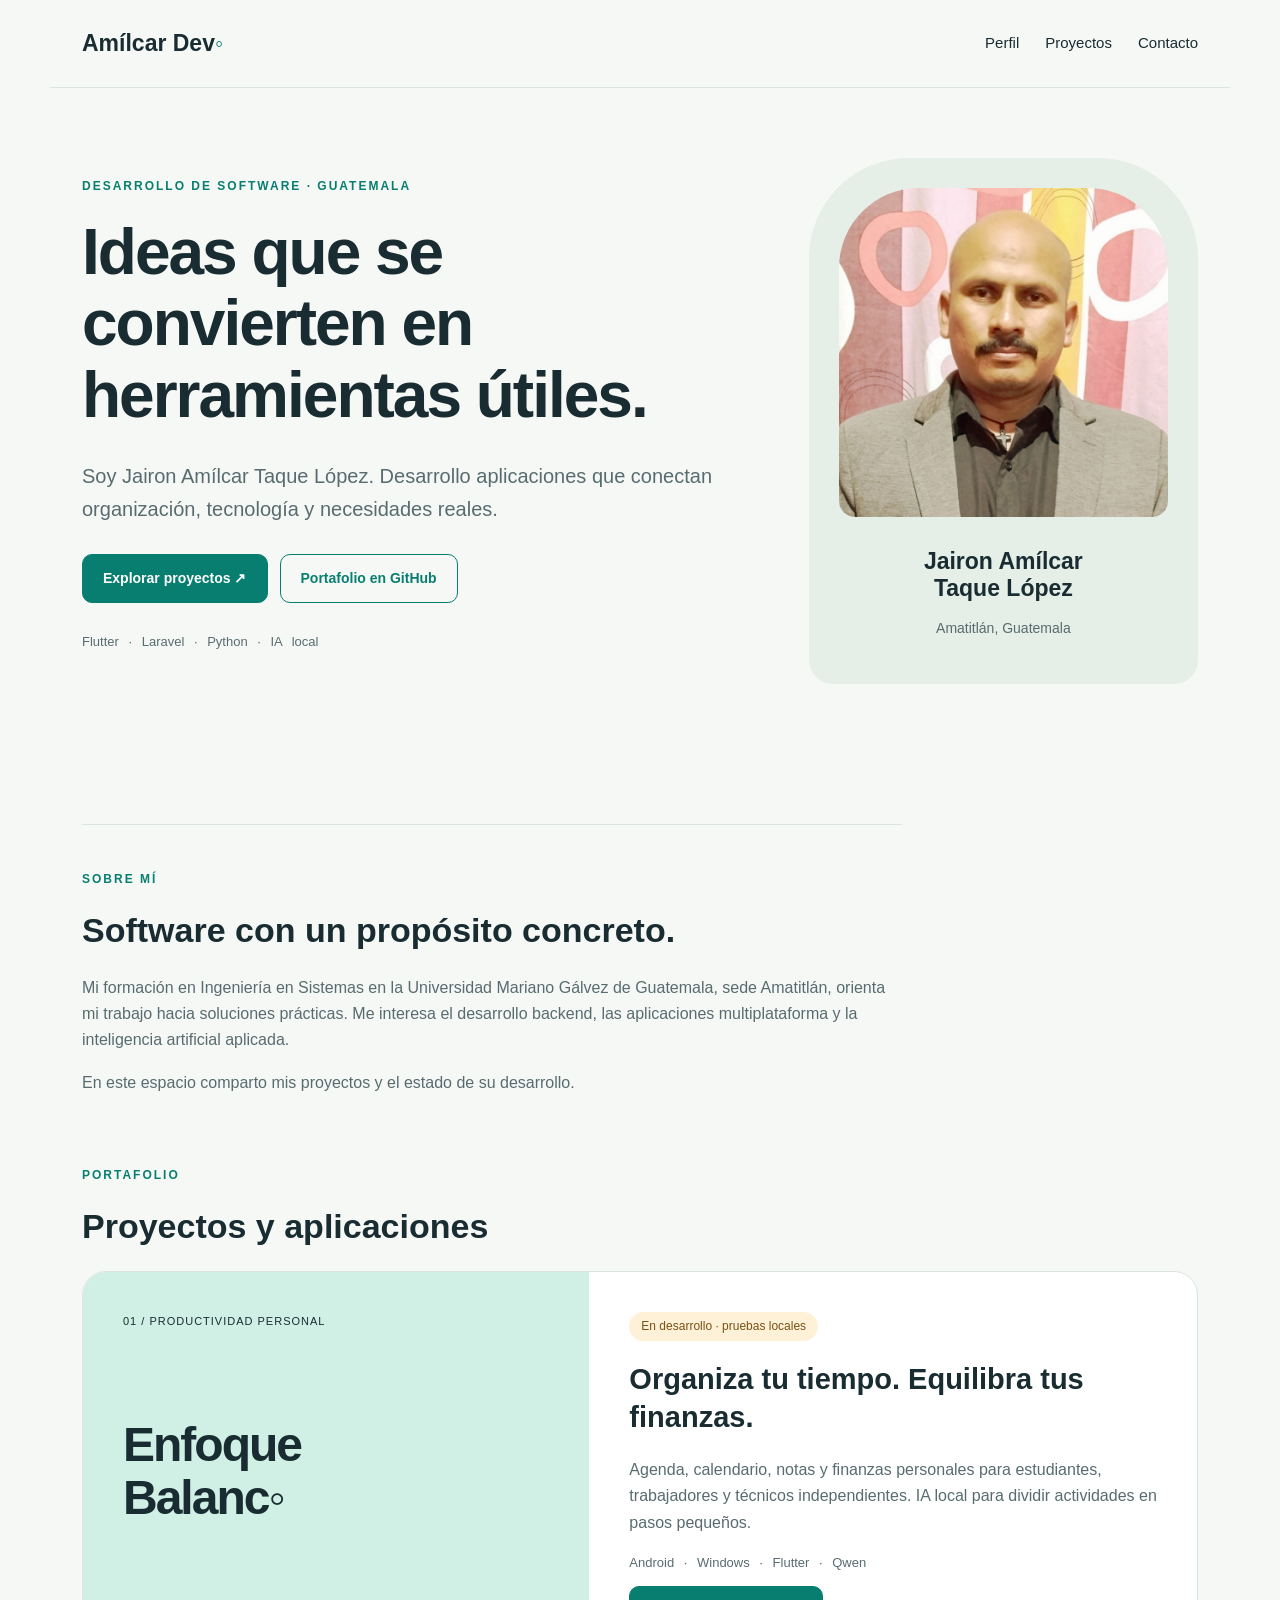
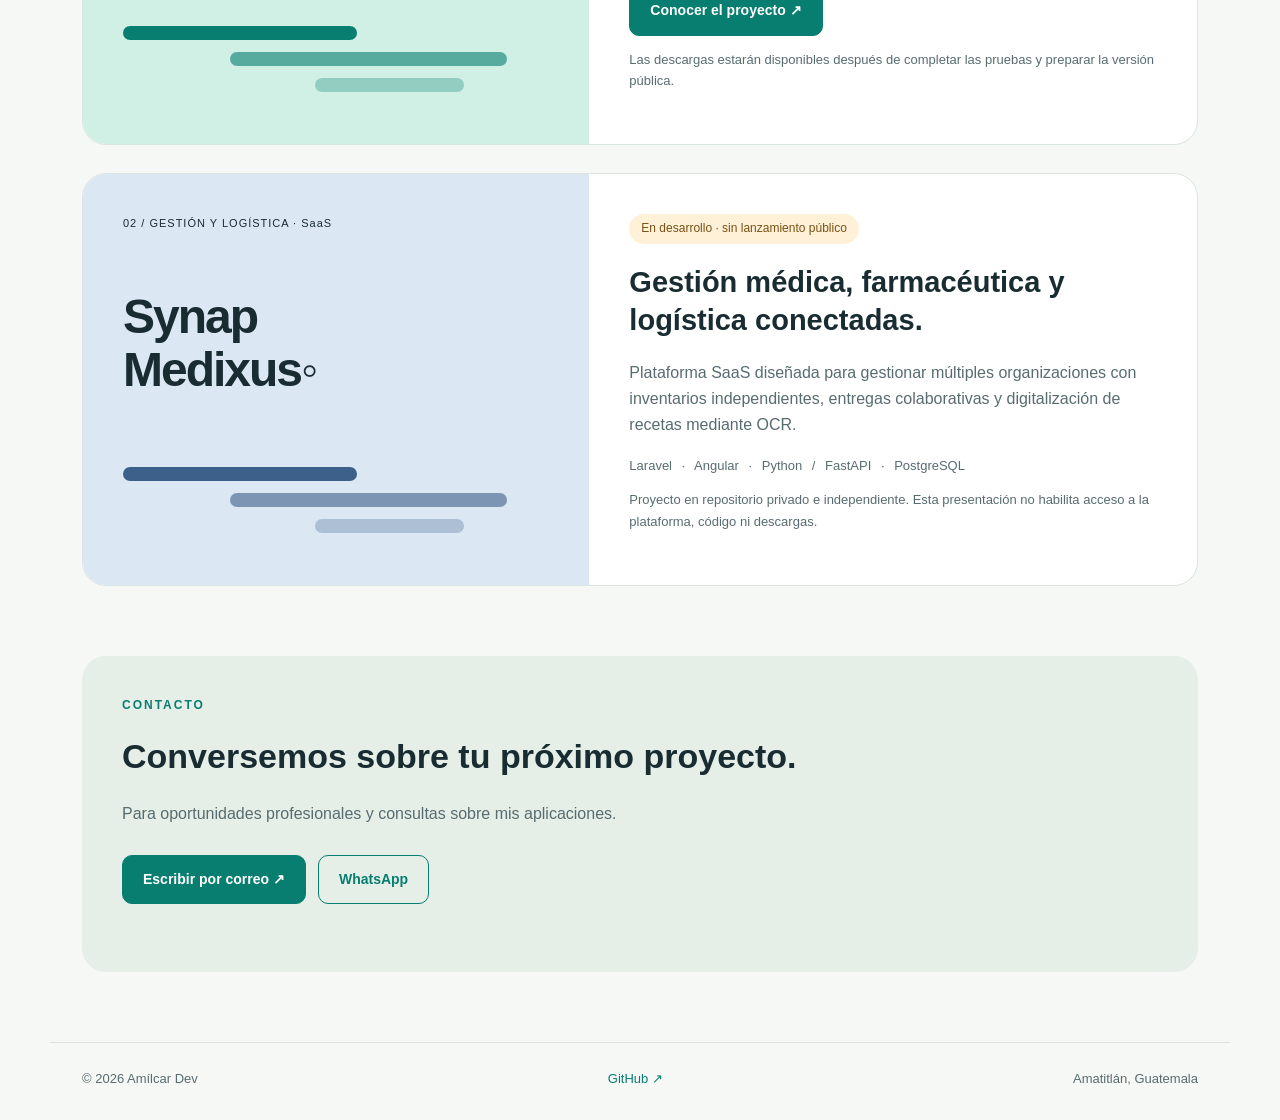
==== docs/index.html @ 15be5a28 "Publish professional website through portfolio GitHub Pages" ====
<!doctype html><html lang="es"><head><meta charset="utf-8"><meta name="viewport" content="width=device-width,initial-scale=1"><meta name="description" content="Jairon Amílcar Taque López: desarrollo de aplicaciones, backend e inteligencia artificial local desde Guatemala."><title>Amílcar Dev · Desarrollo de software</title><link rel="stylesheet" href="styles.css"></head><body><header><a class="brand" href="index.html">Amílcar Dev<span>◦</span></a><nav aria-label="Principal"><a href="#perfil">Perfil</a><a href="#proyectos">Proyectos</a><a href="#contacto">Contacto</a></nav></header><main><section class="hero"><div><p class="label">DESARROLLO DE SOFTWARE · GUATEMALA</p><h1>Ideas que se convierten en herramientas útiles.</h1><p class="intro">Soy Jairon Amílcar Taque López. Desarrollo aplicaciones que conectan organización, tecnología y necesidades reales.</p><div class="actions"><a class="button" href="#proyectos">Explorar proyectos ↗</a><a class="button secondary" href="https://github.com/amilcar-dev-gt/dev-portafolio">Portafolio en GitHub</a></div><p class="tags">Flutter · Laravel · Python · IA local</p></div><aside><img src="fundador.jpg" alt="Jairon Amílcar Taque López" width="320" height="320"><h2>Jairon Amílcar<br>Taque López</h2><p>Amatitlán, Guatemala</p></aside></section><section id="perfil"><p class="label">SOBRE MÍ</p><h2>Software con un propósito concreto.</h2><p>Mi formación en Ingeniería en Sistemas en la Universidad Mariano Gálvez de Guatemala, sede Amatitlán, orienta mi trabajo hacia soluciones prácticas. Me interesa el desarrollo backend, las aplicaciones multiplataforma y la inteligencia artificial aplicada.</p><p>En este espacio comparto mis proyectos y el estado de su desarrollo.</p></section><section id="proyectos"><p class="label">PORTAFOLIO</p><h2>Proyectos y aplicaciones</h2><article class="project"><div class="art"><small>01 / PRODUCTIVIDAD PERSONAL</small><h3>Enfoque<br>Balanc◦</h3><div class="bars"><i></i><i></i><i></i></div></div><div class="copy"><span class="status">En desarrollo · pruebas locales</span><h3>Organiza tu tiempo. Equilibra tus finanzas.</h3><p>Agenda, calendario, notas y finanzas personales para estudiantes, trabajadores y técnicos independientes. IA local para dividir actividades en pasos pequeños.</p><p class="tags">Android · Windows · Flutter · Qwen</p><a class="button" href="agenda-inteligente.html">Conocer el proyecto ↗</a><p class="small">Las descargas estarán disponibles después de completar las pruebas y preparar la versión pública.</p></div></article><article class="project synap-project"><div class="art"><small>02 / GESTIÓN Y LOGÍSTICA · SaaS</small><h3>Synap<br>Medixus◦</h3><div class="bars"><i></i><i></i><i></i></div></div><div class="copy"><span class="status">En desarrollo · sin lanzamiento público</span><h3>Gestión médica, farmacéutica y logística conectadas.</h3><p>Plataforma SaaS diseñada para gestionar múltiples organizaciones con inventarios independientes, entregas colaborativas y digitalización de recetas mediante OCR.</p><p class="tags">Laravel · Angular · Python / FastAPI · PostgreSQL</p><p class="small">Proyecto en repositorio privado e independiente. Esta presentación no habilita acceso a la plataforma, código ni descargas.</p></div></article></section><section id="contacto" class="contact"><p class="label">CONTACTO</p><h2>Conversemos sobre tu próximo proyecto.</h2><p>Para oportunidades profesionales y consultas sobre mis aplicaciones.</p><div class="actions"><a class="button" href="mailto:amilcar.dev.gt@gmail.com">Escribir por correo ↗</a><a class="button secondary" href="https://wa.me/50238030209">WhatsApp</a></div></section></main><footer><span>© 2026 Amílcar Dev</span><a href="https://github.com/amilcar-dev-gt">GitHub ↗</a><span>Amatitlán, Guatemala</span></footer></body></html>
---- docs/styles.css ----
:root{color-scheme:light;--ink:#182c31;--muted:#586c70;--accent:#087e70;--line:#dbe5df}*{box-sizing:border-box}html{scroll-behavior:smooth;scroll-padding-top:30px}body{margin:0;background:#f6f8f5;color:var(--ink);font-family:Segoe UI,Arial,sans-serif;line-height:1.65}a{color:var(--accent);text-decoration:none}a:hover{text-decoration:underline}a:focus-visible{outline:3px solid #c67727;outline-offset:5px}header,main,footer{max-width:1180px;margin:auto;padding:0 32px}header{min-height:88px;display:flex;align-items:center;justify-content:space-between;border-bottom:1px solid var(--line);gap:20px}.brand{font-size:23px;font-weight:750;color:var(--ink)}.brand span{color:var(--accent)}nav{display:flex;gap:26px}nav a{color:var(--ink);font-size:15px}.hero{display:grid;grid-template-columns:1.7fr 1fr;gap:65px;align-items:center;padding:70px 0}.label{font-size:12px;font-weight:750;letter-spacing:2px;color:var(--accent);margin:0 0 20px}h1{font-size:clamp(38px,5vw,64px);line-height:1.12;letter-spacing:-2px;margin:0 0 28px}h2{font-size:34px;line-height:1.2;margin:0 0 24px}h3{font-size:29px;line-height:1.3;margin:20px 0}p{color:var(--muted)}.intro{font-size:20px}.actions{display:flex;flex-wrap:wrap;gap:12px;margin:28px 0}.button{display:inline-flex;background:var(--accent);color:white;border:1px solid var(--accent);padding:12px 20px;border-radius:10px;font-size:14px;font-weight:650}.button:hover{background:#056457;text-decoration:none}.secondary{background:transparent;color:var(--accent)}.secondary:hover{color:white}.tags{font-size:13px;word-spacing:6px}aside{background:#e5eee7;border-radius:100px 100px 24px 24px;padding:30px;text-align:center}aside img{width:100%;height:auto;aspect-ratio:1;object-fit:cover;border-radius:80px 80px 16px 16px}aside h2{font-size:23px;margin:22px 0 8px}aside p{font-size:14px}section{margin-bottom:70px}#perfil{max-width:820px;border-top:1px solid var(--line);padding-top:45px}.project{display:grid;grid-template-columns:1fr 1.2fr;background:white;border:1px solid var(--line);border-radius:24px;overflow:hidden}.art{background:#d0efe5;padding:40px;display:flex;flex-direction:column;justify-content:space-between;min-height:360px}.art small{font-size:11px;letter-spacing:1px}.art h3{font-size:48px;line-height:1.1;letter-spacing:-2px}.bars i{display:block;height:14px;border-radius:20px;background:var(--accent);margin:12px 0;width:55%}.bars i:nth-child(2){margin-left:25%;width:65%;opacity:.6}.bars i:nth-child(3){margin-left:45%;width:35%;opacity:.3}.copy{padding:40px}.status{display:inline-block;background:#fff1d7;color:#795114;font-size:12px;border-radius:20px;padding:5px 12px}.small{font-size:13px}.contact{padding:40px;background:#e5eee7;border-radius:24px}footer{display:flex;flex-wrap:wrap;justify-content:space-between;gap:20px;padding-top:25px;padding-bottom:30px;border-top:1px solid var(--line);font-size:13px;color:var(--muted)}.detail{max-width:850px;margin:60px auto}.detail li{margin-bottom:12px;color:var(--muted)}@media(max-width:760px){header,main,footer{padding-left:20px;padding-right:20px}header{flex-wrap:wrap;padding-top:18px;padding-bottom:18px}nav{gap:18px}.hero{grid-template-columns:1fr;gap:30px;padding:45px 0}aside{max-width:300px;width:100%;margin:auto}.project{grid-template-columns:1fr}.art{min-height:280px}.copy,.contact{padding:25px}h2{font-size:29px}}@media(prefers-reduced-motion:reduce){html{scroll-behavior:auto}}
.synap-project{margin-top:28px}.synap-project .art{background:#dce7f4}.synap-project .bars i{background:#3c6089}
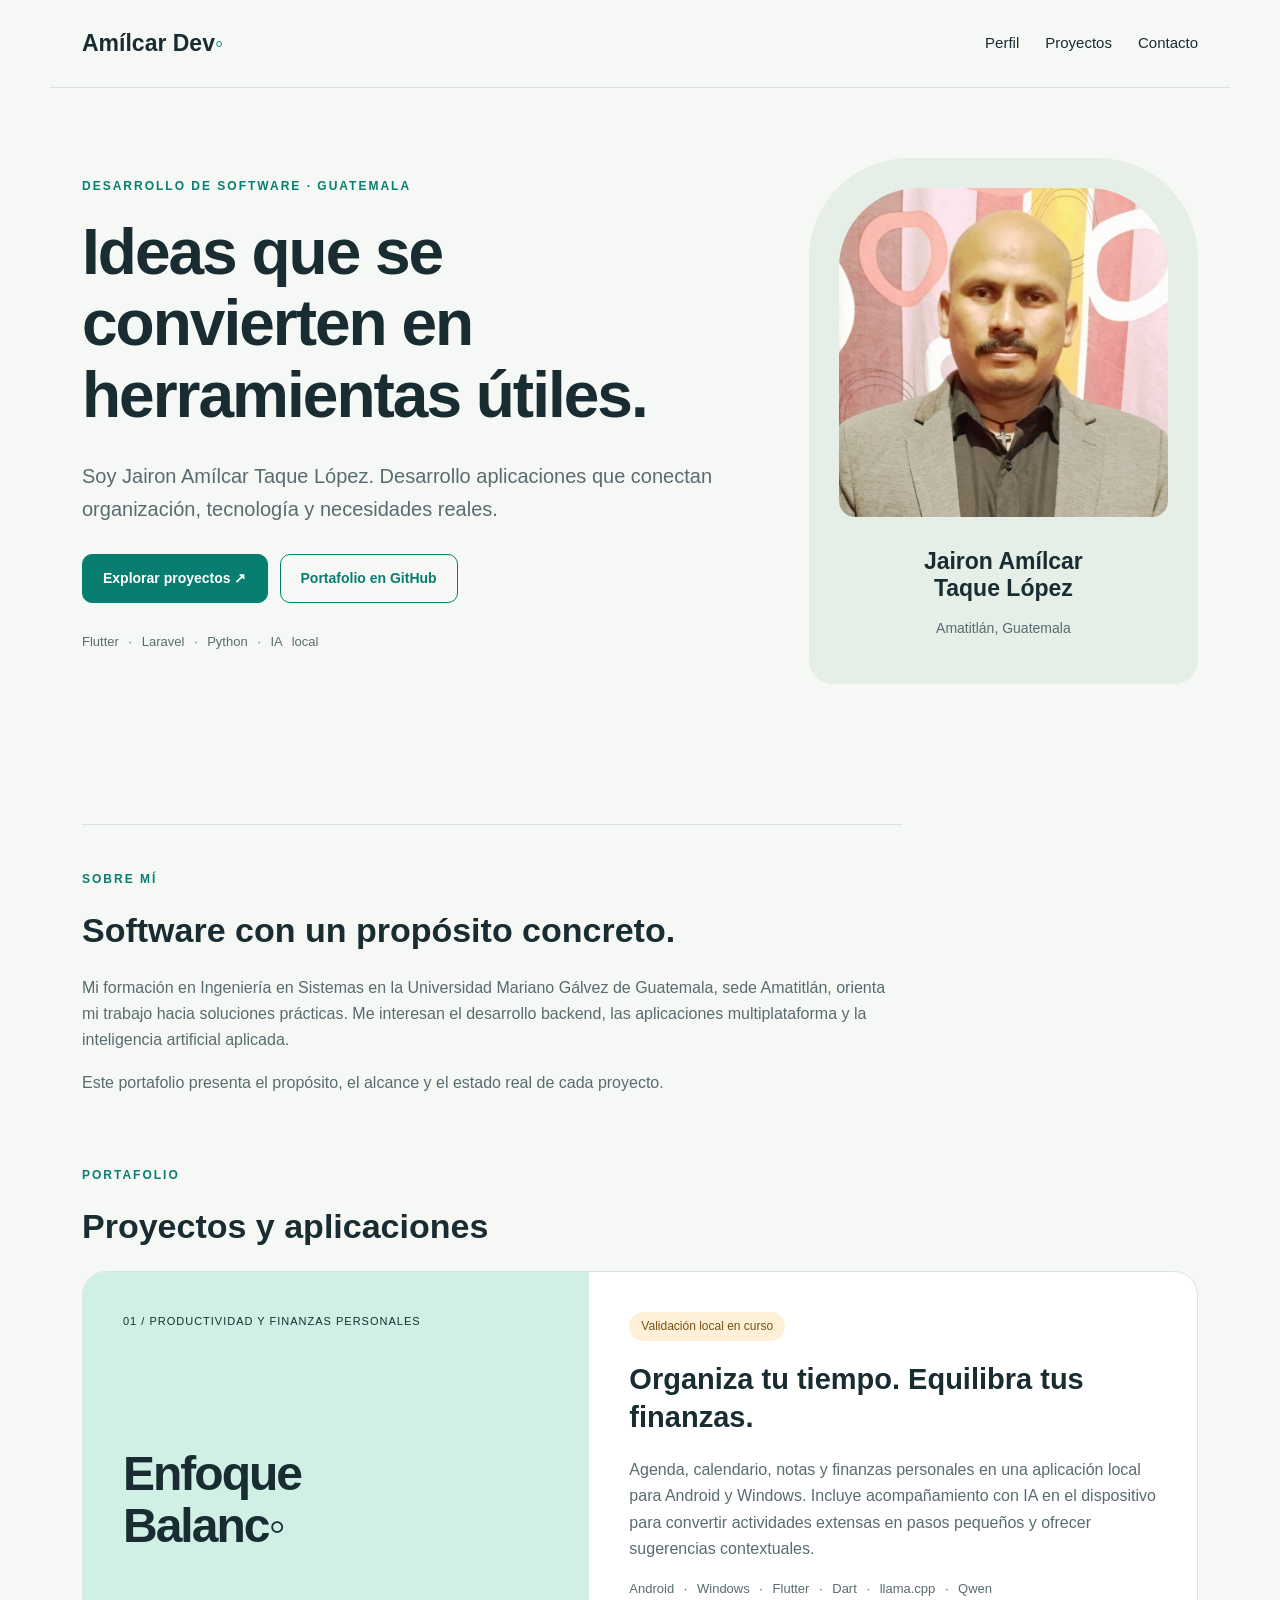
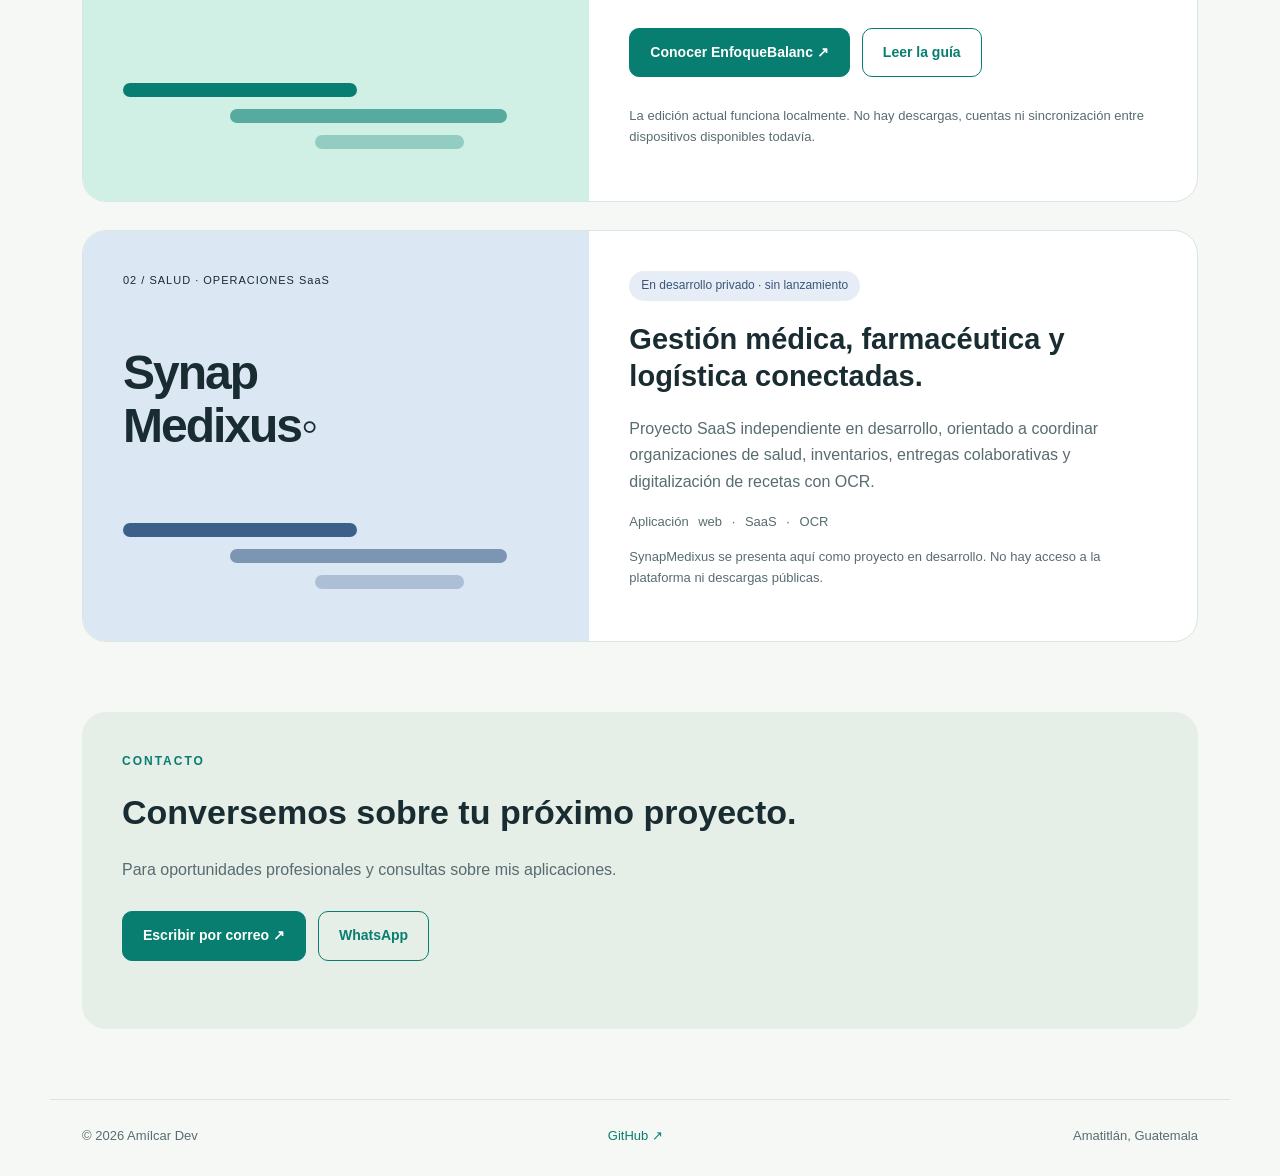
==== commit b4f3bcd2: "Present EnfoqueBalanc in public portfolio" ====
--- a/docs/index.html
+++ b/docs/index.html
@@ -1,3 +1,96 @@
-<!doctype html><html lang="es"><head><meta charset="utf-8"><meta name="viewport" content="width=device-width,initial-scale=1"><meta name="description" content="Jairon Amílcar Taque López: desarrollo de aplicaciones, backend e inteligencia artificial local desde Guatemala."><title>Amílcar Dev · Desarrollo de software</title><link rel="stylesheet" href="styles.css"></head><body><header><a class="brand" href="index.html">Amílcar Dev<span>◦</span></a><nav aria-label="Principal"><a href="#perfil">Perfil</a><a href="#proyectos">Proyectos</a><a href="#contacto">Contacto</a></nav></header><main><section class="hero"><div><p class="label">DESARROLLO DE SOFTWARE · GUATEMALA</p><h1>Ideas que se convierten en herramientas útiles.</h1><p class="intro">Soy Jairon Amílcar Taque López. Desarrollo aplicaciones que conectan organización, tecnología y necesidades reales.</p><div class="actions"><a class="button" href="#proyectos">Explorar proyectos ↗</a><a class="button secondary" href="https://github.com/amilcar-dev-gt/dev-portafolio">Portafolio en GitHub</a></div><p class="tags">Flutter · Laravel · Python · IA local</p></div><aside><img src="fundador.jpg" alt="Jairon Amílcar Taque López" width="320" height="320"><h2>Jairon Amílcar<br>Taque López</h2><p>Amatitlán, Guatemala</p></aside></section><section id="perfil"><p class="label">SOBRE MÍ</p><h2>Software con un propósito concreto.</h2><p>Mi formación en Ingeniería en Sistemas en la Universidad Mariano Gálvez de Guatemala, sede Amatitlán, orienta mi trabajo hacia soluciones prácticas. Me interesa el desarrollo backend, las aplicaciones multiplataforma y la inteligencia artificial aplicada.</p><p>En este espacio comparto mis proyectos y el estado de su desarrollo.</p></section><section id="proyectos"><p class="label">PORTAFOLIO</p><h2>Proyectos y aplicaciones</h2><article class="project"><div class="art"><small>01 / PRODUCTIVIDAD PERSONAL</small><h3>Enfoque<br>Balanc◦</h3><div class="bars"><i></i><i></i><i></i></div></div><div class="copy"><span class="status">En desarrollo · pruebas locales</span><h3>Organiza tu tiempo. Equilibra tus finanzas.</h3><p>Agenda, calendario, notas y finanzas personales para estudiantes, trabajadores y técnicos independientes. IA local para dividir actividades en pasos pequeños.</p><p class="tags">Android · Windows · Flutter · Qwen</p><a class="button" href="agenda-inteligente.html">Conocer el proyecto ↗</a><p class="small">Las descargas estarán disponibles después de completar las pruebas y preparar la versión pública.</p></div></article><article class="project synap-project"><div class="art"><small>02 / GESTIÓN Y LOGÍSTICA · SaaS</small><h3>Synap<br>Medixus◦</h3><div class="bars"><i></i><i></i><i></i></div></div><div class="copy"><span class="status">En desarrollo · sin lanzamiento público</span><h3>Gestión médica, farmacéutica y logística conectadas.</h3><p>Plataforma SaaS diseñada para gestionar múltiples organizaciones con inventarios independientes, entregas colaborativas y digitalización de recetas mediante OCR.</p><p class="tags">Laravel · Angular · Python / FastAPI · PostgreSQL</p><p class="small">Proyecto en repositorio privado e independiente. Esta presentación no habilita acceso a la plataforma, código ni descargas.</p></div></article></section><section id="contacto" class="contact"><p class="label">CONTACTO</p><h2>Conversemos sobre tu próximo proyecto.</h2><p>Para oportunidades profesionales y consultas sobre mis aplicaciones.</p><div class="actions"><a class="button" href="mailto:amilcar.dev.gt@gmail.com">Escribir por correo ↗</a><a class="button secondary" href="https://wa.me/50238030209">WhatsApp</a></div></section></main><footer><span>© 2026 Amílcar Dev</span><a href="https://github.com/amilcar-dev-gt">GitHub ↗</a><span>Amatitlán, Guatemala</span></footer></body></html>
-
-
+<!doctype html>
+<html lang="es">
+<head>
+  <meta charset="utf-8">
+  <meta name="viewport" content="width=device-width, initial-scale=1">
+  <meta name="description" content="Jairon Amílcar Taque López: desarrollo de aplicaciones, backend e inteligencia artificial aplicada desde Guatemala.">
+  <meta name="theme-color" content="#f6f8f5">
+  <title>Amílcar Dev · Desarrollo de software</title>
+  <link rel="stylesheet" href="styles.css">
+</head>
+<body>
+  <header>
+    <a class="brand" href="index.html">Amílcar Dev<span>◦</span></a>
+    <nav aria-label="Principal">
+      <a href="#perfil">Perfil</a>
+      <a href="#proyectos">Proyectos</a>
+      <a href="#contacto">Contacto</a>
+    </nav>
+  </header>
+  <main>
+    <section class="hero">
+      <div>
+        <p class="label">DESARROLLO DE SOFTWARE · GUATEMALA</p>
+        <h1>Ideas que se convierten en herramientas útiles.</h1>
+        <p class="intro">Soy Jairon Amílcar Taque López. Desarrollo aplicaciones que conectan organización, tecnología y necesidades reales.</p>
+        <div class="actions">
+          <a class="button" href="#proyectos">Explorar proyectos ↗</a>
+          <a class="button secondary" href="https://github.com/amilcar-dev-gt/dev-portafolio">Portafolio en GitHub</a>
+        </div>
+        <p class="tags">Flutter · Laravel · Python · IA local</p>
+      </div>
+      <aside>
+        <img src="fundador.jpg" alt="Jairon Amílcar Taque López" width="320" height="320">
+        <h2>Jairon Amílcar<br>Taque López</h2>
+        <p>Amatitlán, Guatemala</p>
+      </aside>
+    </section>
+    <section id="perfil" class="profile">
+      <p class="label">SOBRE MÍ</p>
+      <h2>Software con un propósito concreto.</h2>
+      <p>Mi formación en Ingeniería en Sistemas en la Universidad Mariano Gálvez de Guatemala, sede Amatitlán, orienta mi trabajo hacia soluciones prácticas. Me interesan el desarrollo backend, las aplicaciones multiplataforma y la inteligencia artificial aplicada.</p>
+      <p>Este portafolio presenta el propósito, el alcance y el estado real de cada proyecto.</p>
+    </section>
+    <section id="proyectos">
+      <p class="label">PORTAFOLIO</p>
+      <h2>Proyectos y aplicaciones</h2>
+      <article class="project">
+        <div class="art">
+          <small>01 / PRODUCTIVIDAD Y FINANZAS PERSONALES</small>
+          <h3>Enfoque<br>Balanc◦</h3>
+          <div class="bars" aria-hidden="true"><i></i><i></i><i></i></div>
+        </div>
+        <div class="copy">
+          <span class="status">Validación local en curso</span>
+          <h3>Organiza tu tiempo. Equilibra tus finanzas.</h3>
+          <p>Agenda, calendario, notas y finanzas personales en una aplicación local para Android y Windows. Incluye acompañamiento con IA en el dispositivo para convertir actividades extensas en pasos pequeños y ofrecer sugerencias contextuales.</p>
+          <p class="tags">Android · Windows · Flutter · Dart · llama.cpp · Qwen</p>
+          <div class="actions">
+            <a class="button" href="agenda-inteligente.html">Conocer EnfoqueBalanc ↗</a>
+            <a class="button secondary" href="guia-enfoquebalanc.html">Leer la guía</a>
+          </div>
+          <p class="small">La edición actual funciona localmente. No hay descargas, cuentas ni sincronización entre dispositivos disponibles todavía.</p>
+        </div>
+      </article>
+      <article class="project synap-project">
+        <div class="art">
+          <small>02 / SALUD · OPERACIONES SaaS</small>
+          <h3>Synap<br>Medixus◦</h3>
+          <div class="bars" aria-hidden="true"><i></i><i></i><i></i></div>
+        </div>
+        <div class="copy">
+          <span class="status status-private">En desarrollo privado · sin lanzamiento</span>
+          <h3>Gestión médica, farmacéutica y logística conectadas.</h3>
+          <p>Proyecto SaaS independiente en desarrollo, orientado a coordinar organizaciones de salud, inventarios, entregas colaborativas y digitalización de recetas con OCR.</p>
+          <p class="tags">Aplicación web · SaaS · OCR</p>
+          <p class="small">SynapMedixus se presenta aquí como proyecto en desarrollo. No hay acceso a la plataforma ni descargas públicas.</p>
+        </div>
+      </article>
+    </section>
+    <section id="contacto" class="contact">
+      <p class="label">CONTACTO</p>
+      <h2>Conversemos sobre tu próximo proyecto.</h2>
+      <p>Para oportunidades profesionales y consultas sobre mis aplicaciones.</p>
+      <div class="actions">
+        <a class="button" href="mailto:amilcar.dev.gt@gmail.com">Escribir por correo ↗</a>
+        <a class="button secondary" href="https://wa.me/50238030209">WhatsApp</a>
+      </div>
+    </section>
+  </main>
+  <footer>
+    <span>© 2026 Amílcar Dev</span>
+    <a href="https://github.com/amilcar-dev-gt">GitHub ↗</a>
+    <span>Amatitlán, Guatemala</span>
+  </footer>
+</body>
+</html>
--- a/docs/styles.css
+++ b/docs/styles.css
@@ -1,2 +1,551 @@
-:root{color-scheme:light;--ink:#182c31;--muted:#586c70;--accent:#087e70;--line:#dbe5df}*{box-sizing:border-box}html{scroll-behavior:smooth;scroll-padding-top:30px}body{margin:0;background:#f6f8f5;color:var(--ink);font-family:Segoe UI,Arial,sans-serif;line-height:1.65}a{color:var(--accent);text-decoration:none}a:hover{text-decoration:underline}a:focus-visible{outline:3px solid #c67727;outline-offset:5px}header,main,footer{max-width:1180px;margin:auto;padding:0 32px}header{min-height:88px;display:flex;align-items:center;justify-content:space-between;border-bottom:1px solid var(--line);gap:20px}.brand{font-size:23px;font-weight:750;color:var(--ink)}.brand span{color:var(--accent)}nav{display:flex;gap:26px}nav a{color:var(--ink);font-size:15px}.hero{display:grid;grid-template-columns:1.7fr 1fr;gap:65px;align-items:center;padding:70px 0}.label{font-size:12px;font-weight:750;letter-spacing:2px;color:var(--accent);margin:0 0 20px}h1{font-size:clamp(38px,5vw,64px);line-height:1.12;letter-spacing:-2px;margin:0 0 28px}h2{font-size:34px;line-height:1.2;margin:0 0 24px}h3{font-size:29px;line-height:1.3;margin:20px 0}p{color:var(--muted)}.intro{font-size:20px}.actions{display:flex;flex-wrap:wrap;gap:12px;margin:28px 0}.button{display:inline-flex;background:var(--accent);color:white;border:1px solid var(--accent);padding:12px 20px;border-radius:10px;font-size:14px;font-weight:650}.button:hover{background:#056457;text-decoration:none}.secondary{background:transparent;color:var(--accent)}.secondary:hover{color:white}.tags{font-size:13px;word-spacing:6px}aside{background:#e5eee7;border-radius:100px 100px 24px 24px;padding:30px;text-align:center}aside img{width:100%;height:auto;aspect-ratio:1;object-fit:cover;border-radius:80px 80px 16px 16px}aside h2{font-size:23px;margin:22px 0 8px}aside p{font-size:14px}section{margin-bottom:70px}#perfil{max-width:820px;border-top:1px solid var(--line);padding-top:45px}.project{display:grid;grid-template-columns:1fr 1.2fr;background:white;border:1px solid var(--line);border-radius:24px;overflow:hidden}.art{background:#d0efe5;padding:40px;display:flex;flex-direction:column;justify-content:space-between;min-height:360px}.art small{font-size:11px;letter-spacing:1px}.art h3{font-size:48px;line-height:1.1;letter-spacing:-2px}.bars i{display:block;height:14px;border-radius:20px;background:var(--accent);margin:12px 0;width:55%}.bars i:nth-child(2){margin-left:25%;width:65%;opacity:.6}.bars i:nth-child(3){margin-left:45%;width:35%;opacity:.3}.copy{padding:40px}.status{display:inline-block;background:#fff1d7;color:#795114;font-size:12px;border-radius:20px;padding:5px 12px}.small{font-size:13px}.contact{padding:40px;background:#e5eee7;border-radius:24px}footer{display:flex;flex-wrap:wrap;justify-content:space-between;gap:20px;padding-top:25px;padding-bottom:30px;border-top:1px solid var(--line);font-size:13px;color:var(--muted)}.detail{max-width:850px;margin:60px auto}.detail li{margin-bottom:12px;color:var(--muted)}@media(max-width:760px){header,main,footer{padding-left:20px;padding-right:20px}header{flex-wrap:wrap;padding-top:18px;padding-bottom:18px}nav{gap:18px}.hero{grid-template-columns:1fr;gap:30px;padding:45px 0}aside{max-width:300px;width:100%;margin:auto}.project{grid-template-columns:1fr}.art{min-height:280px}.copy,.contact{padding:25px}h2{font-size:29px}}@media(prefers-reduced-motion:reduce){html{scroll-behavior:auto}}
-.synap-project{margin-top:28px}.synap-project .art{background:#dce7f4}.synap-project .bars i{background:#3c6089}
+:root {
+  color-scheme: light;
+  --ink: #182c31;
+  --muted: #586c70;
+  --accent: #087e70;
+  --line: #dbe5df;
+  --surface: #fff;
+  --soft: #e5eee7;
+  --page: #f6f8f5;
+}
+
+* {
+  box-sizing: border-box;
+}
+
+html {
+  scroll-behavior: smooth;
+  scroll-padding-top: 30px;
+}
+
+body {
+  margin: 0;
+  background: var(--page);
+  color: var(--ink);
+  font-family: "Segoe UI", Arial, sans-serif;
+  line-height: 1.65;
+}
+
+a {
+  color: var(--accent);
+  text-decoration: none;
+}
+
+a:hover {
+  text-decoration: underline;
+}
+
+a:focus-visible {
+  outline: 3px solid #c67727;
+  outline-offset: 5px;
+}
+
+header,
+main,
+footer {
+  width: 100%;
+  max-width: 1180px;
+  margin: 0 auto;
+  padding: 0 32px;
+}
+
+header {
+  min-height: 88px;
+  display: flex;
+  align-items: center;
+  justify-content: space-between;
+  gap: 20px;
+  border-bottom: 1px solid var(--line);
+}
+
+.brand {
+  color: var(--ink);
+  font-size: 23px;
+  font-weight: 750;
+}
+
+.brand span {
+  color: var(--accent);
+}
+
+nav {
+  display: flex;
+  gap: 26px;
+}
+
+nav a {
+  color: var(--ink);
+  font-size: 15px;
+}
+
+.hero {
+  display: grid;
+  grid-template-columns: 1.7fr 1fr;
+  align-items: center;
+  gap: 65px;
+  padding: 70px 0;
+}
+
+.label {
+  margin: 0 0 20px;
+  color: var(--accent);
+  font-size: 12px;
+  font-weight: 750;
+  letter-spacing: 2px;
+}
+
+h1 {
+  margin: 0 0 28px;
+  font-size: clamp(38px, 5vw, 64px);
+  letter-spacing: -2px;
+  line-height: 1.12;
+}
+
+h2 {
+  margin: 0 0 24px;
+  font-size: 34px;
+  line-height: 1.2;
+}
+
+h3 {
+  margin: 20px 0;
+  font-size: 29px;
+  line-height: 1.3;
+}
+
+p {
+  color: var(--muted);
+}
+
+.intro {
+  font-size: 20px;
+}
+
+.actions {
+  display: flex;
+  flex-wrap: wrap;
+  gap: 12px;
+  margin: 28px 0;
+}
+
+.button {
+  display: inline-flex;
+  align-items: center;
+  justify-content: center;
+  padding: 12px 20px;
+  border: 1px solid var(--accent);
+  border-radius: 10px;
+  background: var(--accent);
+  color: white;
+  font-size: 14px;
+  font-weight: 650;
+}
+
+.button:hover {
+  background: #056457;
+  text-decoration: none;
+}
+
+.secondary {
+  background: transparent;
+  color: var(--accent);
+}
+
+.secondary:hover {
+  color: white;
+}
+
+.tags {
+  font-size: 13px;
+  word-spacing: 6px;
+}
+
+aside {
+  padding: 30px;
+  border-radius: 100px 100px 24px 24px;
+  background: var(--soft);
+  text-align: center;
+}
+
+aside img {
+  width: 100%;
+  height: auto;
+  aspect-ratio: 1;
+  border-radius: 80px 80px 16px 16px;
+  object-fit: cover;
+}
+
+aside h2 {
+  margin: 22px 0 8px;
+  font-size: 23px;
+}
+
+aside p {
+  font-size: 14px;
+}
+
+section {
+  margin-bottom: 70px;
+}
+
+.profile {
+  max-width: 820px;
+  padding-top: 45px;
+  border-top: 1px solid var(--line);
+}
+
+.project {
+  display: grid;
+  grid-template-columns: 1fr 1.2fr;
+  overflow: hidden;
+  border: 1px solid var(--line);
+  border-radius: 24px;
+  background: var(--surface);
+}
+
+.art {
+  display: flex;
+  min-height: 360px;
+  flex-direction: column;
+  justify-content: space-between;
+  padding: 40px;
+  background: #d0efe5;
+}
+
+.art small {
+  font-size: 11px;
+  letter-spacing: 1px;
+}
+
+.art h3 {
+  font-size: 48px;
+  letter-spacing: -2px;
+  line-height: 1.1;
+}
+
+.bars i {
+  display: block;
+  width: 55%;
+  height: 14px;
+  margin: 12px 0;
+  border-radius: 20px;
+  background: var(--accent);
+}
+
+.bars i:nth-child(2) {
+  width: 65%;
+  margin-left: 25%;
+  opacity: 0.6;
+}
+
+.bars i:nth-child(3) {
+  width: 35%;
+  margin-left: 45%;
+  opacity: 0.3;
+}
+
+.copy {
+  padding: 40px;
+}
+
+.status {
+  display: inline-block;
+  padding: 5px 12px;
+  border-radius: 20px;
+  background: #fff1d7;
+  color: #795114;
+  font-size: 12px;
+}
+
+.status-private {
+  background: #e7edf7;
+  color: #3b5675;
+}
+
+.small {
+  font-size: 13px;
+}
+
+.synap-project {
+  margin-top: 28px;
+}
+
+.synap-project .art {
+  background: #dce7f4;
+}
+
+.synap-project .bars i {
+  background: #3c6089;
+}
+
+.contact,
+.ai-section,
+.availability {
+  padding: 40px;
+  border-radius: 24px;
+  background: var(--soft);
+}
+
+footer {
+  display: flex;
+  flex-wrap: wrap;
+  justify-content: space-between;
+  gap: 20px;
+  padding-top: 25px;
+  padding-bottom: 30px;
+  border-top: 1px solid var(--line);
+  color: var(--muted);
+  font-size: 13px;
+}
+
+.detail {
+  width: min(850px, 100%);
+  margin: 60px auto;
+  padding: 0 28px;
+}
+
+.detail-hero {
+  margin-bottom: 48px;
+}
+
+.detail-hero > p:not(.label):not(.intro) {
+  max-width: 690px;
+}
+
+.detail section {
+  margin-bottom: 58px;
+}
+
+.detail h1 {
+  margin-bottom: 18px;
+}
+
+.detail h2 {
+  font-size: clamp(25px, 4vw, 34px);
+}
+
+.detail h3 {
+  margin: 26px 0 8px;
+  font-size: 21px;
+}
+
+.detail p,
+.detail li,
+.detail dd {
+  line-height: 1.75;
+}
+
+.detail li {
+  margin-bottom: 10px;
+  color: var(--muted);
+}
+
+.screenshot-section h2 {
+  margin-bottom: 22px;
+}
+
+.screenshot {
+  margin: 0;
+  padding: 14px;
+  border: 1px solid var(--line);
+  border-radius: 22px;
+  background: #e7eee9;
+}
+
+.screenshot img {
+  display: block;
+  width: min(100%, 390px);
+  height: auto;
+  margin: 0 auto;
+  border-radius: 12px;
+  box-shadow: 0 12px 32px #182c311c;
+}
+
+.screenshot figcaption {
+  max-width: 620px;
+  margin: 14px auto 3px;
+  color: var(--muted);
+  font-size: 13px;
+  text-align: center;
+}
+
+.feature-grid {
+  display: grid;
+  grid-template-columns: repeat(2, minmax(0, 1fr));
+  gap: 16px;
+}
+
+.feature-card {
+  padding: 22px;
+  border: 1px solid var(--line);
+  border-radius: 16px;
+  background: var(--surface);
+}
+
+.feature-card h3 {
+  margin: 0 0 8px;
+}
+
+.feature-card p {
+  margin: 0;
+}
+
+.ai-section,
+.availability {
+  padding: 28px;
+  border-radius: 20px;
+}
+
+.guide-index {
+  position: static;
+  display: flex;
+  flex-wrap: wrap;
+  gap: 9px;
+  margin: 26px 0 42px;
+  padding: 0;
+  border: 0;
+}
+
+.guide-index a {
+  display: inline-flex;
+  padding: 7px 12px;
+  border: 1px solid var(--line);
+  border-radius: 999px;
+  color: var(--ink);
+  font-size: 14px;
+}
+
+.guide-index a:hover {
+  background: var(--soft);
+  text-decoration: none;
+}
+
+.guide-section {
+  padding-bottom: 34px;
+  border-bottom: 1px solid var(--line);
+}
+
+.guide-definitions {
+  display: grid;
+  gap: 10px;
+}
+
+.guide-definitions div {
+  display: grid;
+  grid-template-columns: 130px 1fr;
+  gap: 18px;
+  padding: 12px 16px;
+  border: 1px solid var(--line);
+  border-radius: 12px;
+  background: var(--surface);
+}
+
+.guide-definitions dt {
+  color: var(--ink);
+  font-weight: 700;
+}
+
+.guide-definitions dd {
+  margin: 0;
+  color: var(--muted);
+}
+
+.guide h1 {
+  font-size: clamp(38px, 5vw, 56px);
+}
+
+.guide ol,
+.guide ul {
+  padding-left: 23px;
+}
+
+.availability .actions {
+  margin-bottom: 0;
+}
+
+@media (max-width: 760px) {
+  header,
+  main,
+  footer {
+    padding-right: 20px;
+    padding-left: 20px;
+  }
+
+  header {
+    flex-wrap: wrap;
+    padding-top: 18px;
+    padding-bottom: 18px;
+  }
+
+  nav {
+    gap: 18px;
+  }
+
+  .hero {
+    grid-template-columns: 1fr;
+    gap: 30px;
+    padding: 45px 0;
+  }
+
+  aside {
+    width: 100%;
+    max-width: 300px;
+    margin: 0 auto;
+  }
+
+  .project {
+    grid-template-columns: 1fr;
+  }
+
+  .art {
+    min-height: 280px;
+  }
+
+  .copy,
+  .contact {
+    padding: 25px;
+  }
+
+  h2 {
+    font-size: 29px;
+  }
+
+  .detail {
+    margin: 38px auto;
+    padding-right: 20px;
+    padding-left: 20px;
+  }
+
+  .feature-grid {
+    grid-template-columns: 1fr;
+  }
+
+  .feature-card,
+  .ai-section,
+  .availability {
+    padding: 21px;
+  }
+
+  .guide-index {
+    gap: 7px;
+  }
+
+  .guide-index a {
+    font-size: 13px;
+  }
+
+  .guide-definitions div {
+    grid-template-columns: 1fr;
+    gap: 3px;
+  }
+
+  .detail section {
+    margin-bottom: 42px;
+  }
+}
+
+@media (prefers-reduced-motion: reduce) {
+  html {
+    scroll-behavior: auto;
+  }
+}
